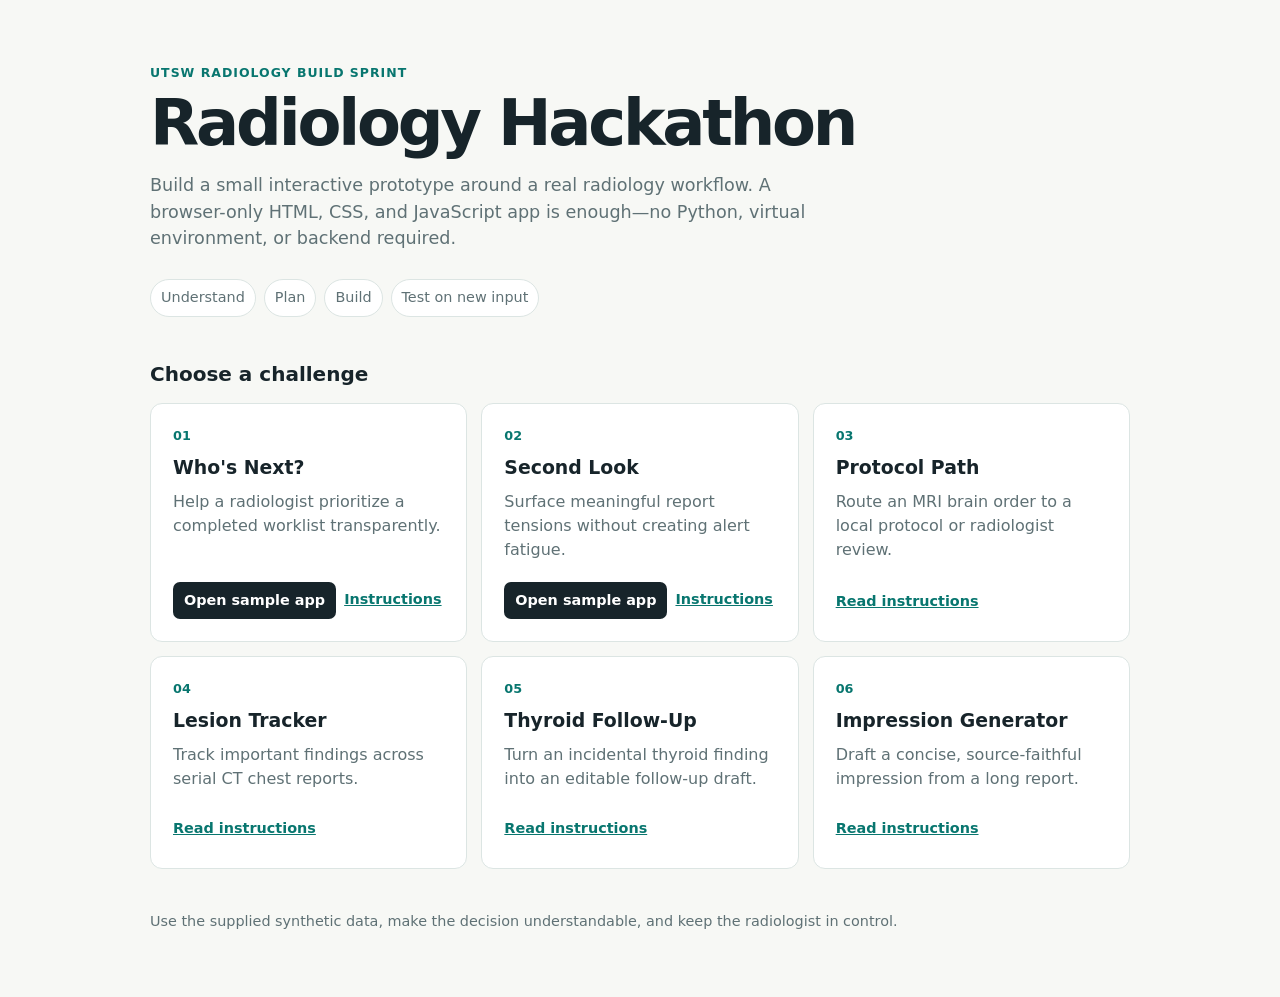
==== index.html @ a7602696 "add hackathon landing page" ====
<!doctype html>
<html lang="en">
  <head>
    <meta charset="UTF-8" />
    <meta name="viewport" content="width=device-width, initial-scale=1.0" />
    <title>Radiology Hackathon</title>
    <style>
      :root { color-scheme: light; --ink:#17242a; --muted:#5f7175; --line:#dce5e3; --page:#f7f8f5; --card:#fff; --accent:#08766f; }
      * { box-sizing:border-box; }
      body { margin:0; background:var(--page); color:var(--ink); font:16px/1.5 system-ui,-apple-system,"Segoe UI",sans-serif; }
      main { width:min(980px,calc(100% - 32px)); margin:0 auto; padding:64px 0; }
      header { margin-bottom:42px; }
      .eyebrow { margin:0 0 8px; color:var(--accent); font-size:.78rem; font-weight:800; letter-spacing:.08em; text-transform:uppercase; }
      h1 { margin:0; font-size:clamp(2.25rem,6vw,4rem); letter-spacing:-.05em; line-height:1; }
      .intro { max-width:680px; color:var(--muted); font-size:1.1rem; }
      h2 { margin:0 0 14px; font-size:1.25rem; }
      .steps { display:flex; flex-wrap:wrap; gap:8px; margin:28px 0 0; color:var(--muted); font-size:.9rem; }
      .steps span { padding:7px 10px; border:1px solid var(--line); border-radius:999px; background:#fff; }
      .grid { display:grid; grid-template-columns:repeat(auto-fit,minmax(260px,1fr)); gap:14px; }
      article { display:flex; flex-direction:column; min-height:210px; padding:22px; border:1px solid var(--line); border-radius:12px; background:var(--card); }
      .number { margin:0 0 8px; color:var(--accent); font-size:.8rem; font-weight:800; }
      article h3 { margin:0 0 8px; font-size:1.18rem; }
      article p { margin:0; color:var(--muted); }
      .links { display:flex; flex-wrap:wrap; gap:8px; margin-top:auto; padding-top:20px; }
      a { color:var(--accent); font-weight:700; }
      .button { display:inline-block; padding:8px 11px; border-radius:7px; background:var(--ink); color:#fff; text-decoration:none; font-size:.9rem; }
      .quiet { display:inline-block; padding:7px 0; font-size:.9rem; }
      footer { margin-top:42px; color:var(--muted); font-size:.9rem; }
      @media (max-width:600px) { main { padding:42px 0; } }
    </style>
  </head>
  <body>
    <main>
      <header>
        <p class="eyebrow">UTSW Radiology Build Sprint</p>
        <h1>Radiology Hackathon</h1>
        <p class="intro">Build a small interactive prototype around a real radiology workflow. A browser-only HTML, CSS, and JavaScript app is enough—no Python, virtual environment, or backend required.</p>
        <div class="steps" aria-label="Sprint steps"><span>Understand</span><span>Plan</span><span>Build</span><span>Test on new input</span></div>
      </header>

      <section aria-labelledby="challenges">
        <h2 id="challenges">Choose a challenge</h2>
        <div class="grid">
          <article>
            <p class="number">01</p><h3>Who's Next?</h3><p>Help a radiologist prioritize a completed worklist transparently.</p>
            <div class="links"><a class="button" href="challenges/01-whos-next/sample-app/">Open sample app</a><a class="quiet" href="https://github.com/paulokuriki/radiology-hackathon/blob/main/challenges/01-whos-next/whos-next-instructions.md">Instructions</a></div>
          </article>
          <article>
            <p class="number">02</p><h3>Second Look</h3><p>Surface meaningful report tensions without creating alert fatigue.</p>
            <div class="links"><a class="button" href="challenges/02-second-look/sample-app/">Open sample app</a><a class="quiet" href="https://github.com/paulokuriki/radiology-hackathon/blob/main/challenges/02-second-look/second-look-instructions.md">Instructions</a></div>
          </article>
          <article>
            <p class="number">03</p><h3>Protocol Path</h3><p>Route an MRI brain order to a local protocol or radiologist review.</p>
            <div class="links"><a class="quiet" href="https://github.com/paulokuriki/radiology-hackathon/blob/main/challenges/03-protocol-path/protocol-path-instructions.md">Read instructions</a></div>
          </article>
          <article>
            <p class="number">04</p><h3>Lesion Tracker</h3><p>Track important findings across serial CT chest reports.</p>
            <div class="links"><a class="quiet" href="https://github.com/paulokuriki/radiology-hackathon/blob/main/challenges/04-lesion-tracker/lesion-tracker-instructions.md">Read instructions</a></div>
          </article>
          <article>
            <p class="number">05</p><h3>Thyroid Follow-Up</h3><p>Turn an incidental thyroid finding into an editable follow-up draft.</p>
            <div class="links"><a class="quiet" href="https://github.com/paulokuriki/radiology-hackathon/blob/main/challenges/05-thyroid-follow-up/thyroid-follow-up-instructions.md">Read instructions</a></div>
          </article>
          <article>
            <p class="number">06</p><h3>Impression Generator</h3><p>Draft a concise, source-faithful impression from a long report.</p>
            <div class="links"><a class="quiet" href="https://github.com/paulokuriki/radiology-hackathon/blob/main/challenges/06-impression-generator/impression-generator-instructions.md">Read instructions</a></div>
          </article>
        </div>
      </section>

      <footer>Use the supplied synthetic data, make the decision understandable, and keep the radiologist in control.</footer>
    </main>
  </body>
</html>
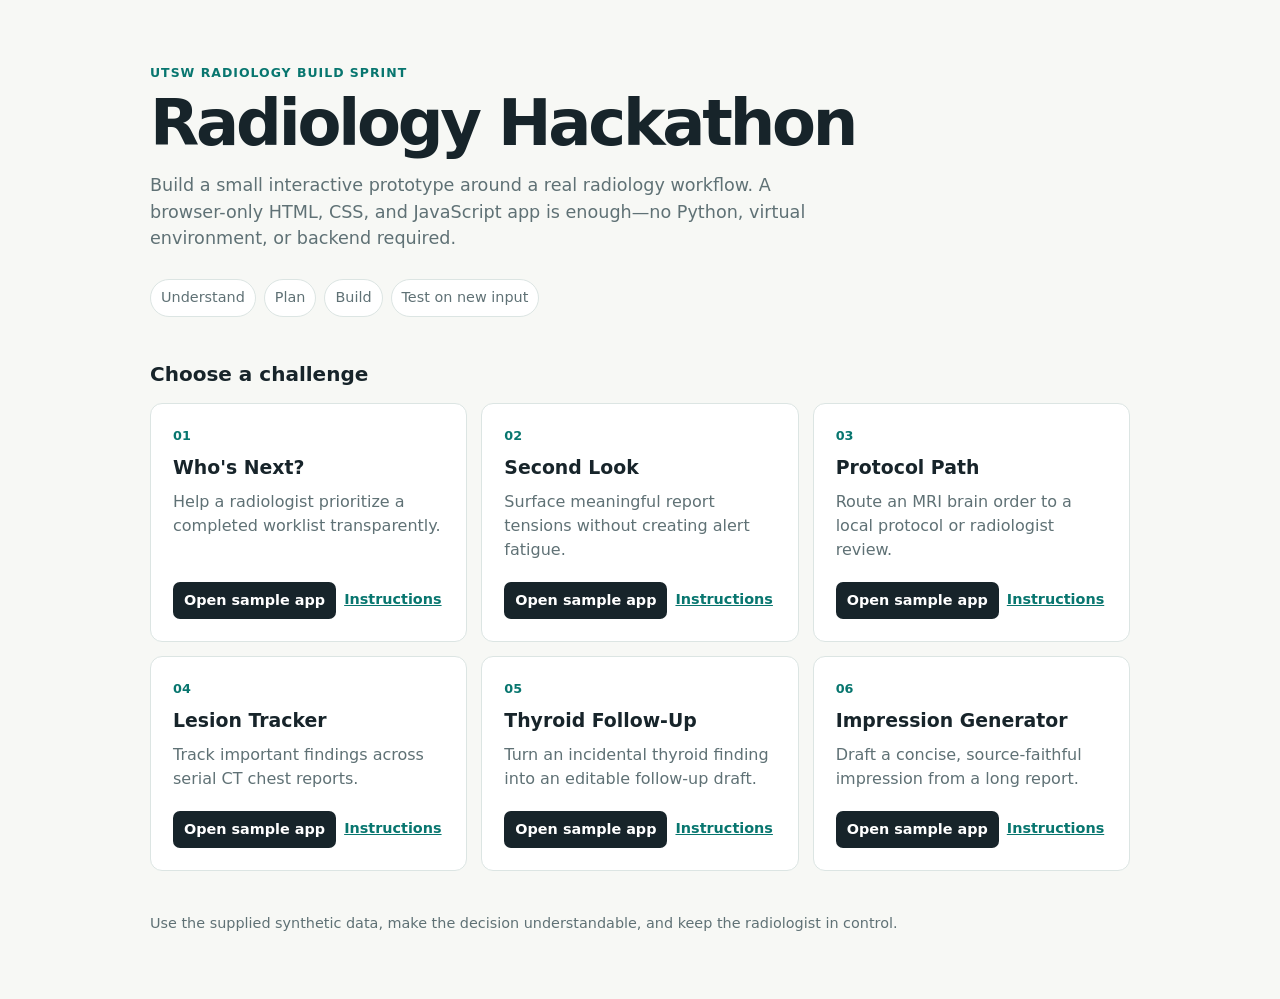
==== commit 96159b10: "add sample apps for remaining challenges" ====
--- a/index.html
+++ b/index.html
@@ -51,19 +51,19 @@
           </article>
           <article>
             <p class="number">03</p><h3>Protocol Path</h3><p>Route an MRI brain order to a local protocol or radiologist review.</p>
-            <div class="links"><a class="quiet" href="https://github.com/paulokuriki/radiology-hackathon/blob/main/challenges/03-protocol-path/protocol-path-instructions.md">Read instructions</a></div>
+            <div class="links"><a class="button" href="challenges/03-protocol-path/sample-app/">Open sample app</a><a class="quiet" href="https://github.com/paulokuriki/radiology-hackathon/blob/main/challenges/03-protocol-path/protocol-path-instructions.md">Instructions</a></div>
           </article>
           <article>
             <p class="number">04</p><h3>Lesion Tracker</h3><p>Track important findings across serial CT chest reports.</p>
-            <div class="links"><a class="quiet" href="https://github.com/paulokuriki/radiology-hackathon/blob/main/challenges/04-lesion-tracker/lesion-tracker-instructions.md">Read instructions</a></div>
+            <div class="links"><a class="button" href="challenges/04-lesion-tracker/sample-app/">Open sample app</a><a class="quiet" href="https://github.com/paulokuriki/radiology-hackathon/blob/main/challenges/04-lesion-tracker/lesion-tracker-instructions.md">Instructions</a></div>
           </article>
           <article>
             <p class="number">05</p><h3>Thyroid Follow-Up</h3><p>Turn an incidental thyroid finding into an editable follow-up draft.</p>
-            <div class="links"><a class="quiet" href="https://github.com/paulokuriki/radiology-hackathon/blob/main/challenges/05-thyroid-follow-up/thyroid-follow-up-instructions.md">Read instructions</a></div>
+            <div class="links"><a class="button" href="challenges/05-thyroid-follow-up/sample-app/">Open sample app</a><a class="quiet" href="https://github.com/paulokuriki/radiology-hackathon/blob/main/challenges/05-thyroid-follow-up/thyroid-follow-up-instructions.md">Instructions</a></div>
           </article>
           <article>
             <p class="number">06</p><h3>Impression Generator</h3><p>Draft a concise, source-faithful impression from a long report.</p>
-            <div class="links"><a class="quiet" href="https://github.com/paulokuriki/radiology-hackathon/blob/main/challenges/06-impression-generator/impression-generator-instructions.md">Read instructions</a></div>
+            <div class="links"><a class="button" href="challenges/06-impression-generator/sample-app/">Open sample app</a><a class="quiet" href="https://github.com/paulokuriki/radiology-hackathon/blob/main/challenges/06-impression-generator/impression-generator-instructions.md">Instructions</a></div>
           </article>
         </div>
       </section>
